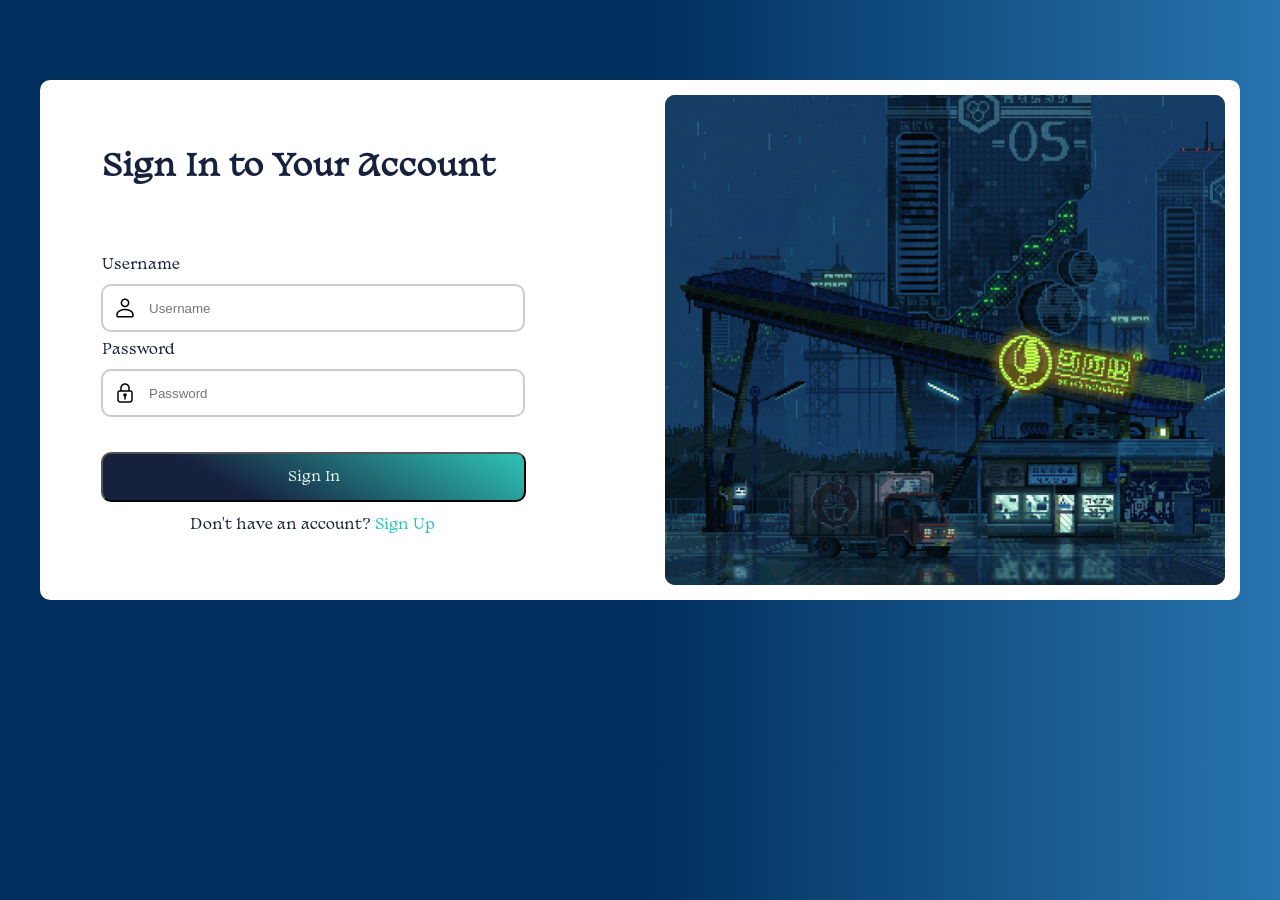
==== index.html @ 8b69684c "Rename login.html" ====
<link rel="stylesheet" href="login.css">
<!DOCTYPE html>
<html lang="id">
<head>
    <title>Game Tracker</title>
</head>
<body>
    <div class="kotak">
        <!-- https://dribbble.com/shots/19911496-Log-in-page 
        Design Login Form 1-->
        <!-- https://fontawesome.com/sessions/sign-in?next=%2Faccount%2Fgeneral? 
        Design Login Form 2-->
        <!-- https://dribbble.com/shots/24671160-Fillianta-Sign-Up
         Design Login Form 3 -->
        <!-- https://icon-sets.iconify.design/?query=lock
        Icon Design -->
        <div class="form-login">
            <h1>Sign In to Your Account</h1>
            <form action="">
                <label for="username">Username</label>
                <div class="input-login">
                    <span class="icon"><img src="./icon/proicons--person.png" alt="un"></span>
                    <input type="text" placeholder="Username" id="username">
                </div>
                <label for="password" class="label">Password</label>
                <div class="input-login">
                    <span class="icon"><img src="./icon/si--lock-line.png" alt="pw"></span>
                    <input type="password" placeholder="Password" id="password">
                </div>
                <button type="button" class="btn-login" onclick="window.location.href='dashboard.html'">Sign In</button>
                <div class="create-account">
                    <p>Don't have an account? <a href="sign-up.html">Sign Up</a></p>
                </div>
            </form>
        </div>
        <div class="kotak-login">
            <img src="./background/pombensin-kecil.gif" alt="hujan">
        </div>
    </div>
</body>
</html>
---- login.css ----
body{
    color: #16213E;
    margin: auto;
    font-family: 'Basteleur-Moonlight', sans-serif;
    background: linear-gradient(to right, #002E5D, #002E5D, #2774ae);
}

@font-face {
    font-family: 'Basteleur-Moonlight';
    src: url('./webfonts/Basteleur-Moonlight.woff') format('woff2');
    font-weight: normal;
    font-style: normal;
}
.kotak{
    width: 1200px;
    height: 520px;
    background-color: white;
    border-radius: 10px;
    margin: 80px auto;
    display: flex;
    overflow: hidden;
}
.form-login{
    display: flex;
    flex-direction: column;
    padding: 50px 0px 50px 50px;
    width: 600px;
}
.kotak-login{
    background-color: #16213E;
    border-radius: 10px;
    width: 600px;
    display: flex;
    margin: 15px;
}
.kotak-login img{
    width: 100%;
    height: 100%;
    object-fit: cover;
    object-position: bottom;
    border-radius: 10px;
}
.form-login form{
    display: flex;
    flex-direction: column;
    gap: 10px;
    font-size: 14px;
}
.form-login h1{
    font-size: 30px;
    margin-left: 12px;
    margin-bottom: 70px;
}
.form-login input{
    width: 410px;
    /* height: 40px; */
    border-radius: 5px;
    border: none;
    background: none;
    outline: none;
    color: #16213E;
}
.form-login label, p{
    margin-left: 12px;
}
.icon img{
    width: 24px;
    height: 24px;
}
.input-login{
    display: flex;
    align-items: center;
    border: 2px solid #ccc;
    border-radius: 10px;
    padding: 10px;
    gap: 10px;
    width: 400px;
    margin-left: 11px;
}
.input-login:focus-within{
    border: 2px solid #16213E;
}
.btn-login{
    font-family: 'Basteleur-Moonlight', sans-serif;
    margin-top: 25px;
    margin-left: 11px;
    background: linear-gradient(30deg,#16213E 30%, #2EC4B6 100%);
    outline: none;
    width: 425px;   
    height: 50px;
    border-radius: 10px;
    color: #EAF6F6;
    cursor: pointer;
}
.create-account{
    margin-top: -20px;
}
.create-account a{
    text-decoration: none;
    color: #2EC4B6;
    font-size: 14px;
}
.create-account a:hover{
    color: #20867c;
}
.create-account p{
    font-size: 14px;
    margin: 25px 0px 0px 100px;
}
.btn-login:hover{
    /* background: linear-gradient(30deg,#2EC486 30%, #16213E 100%); */
     background: linear-gradient(30deg,#0f172a 30%, #1d8f85 100%);
    /* filter: brightness(80%); */
}
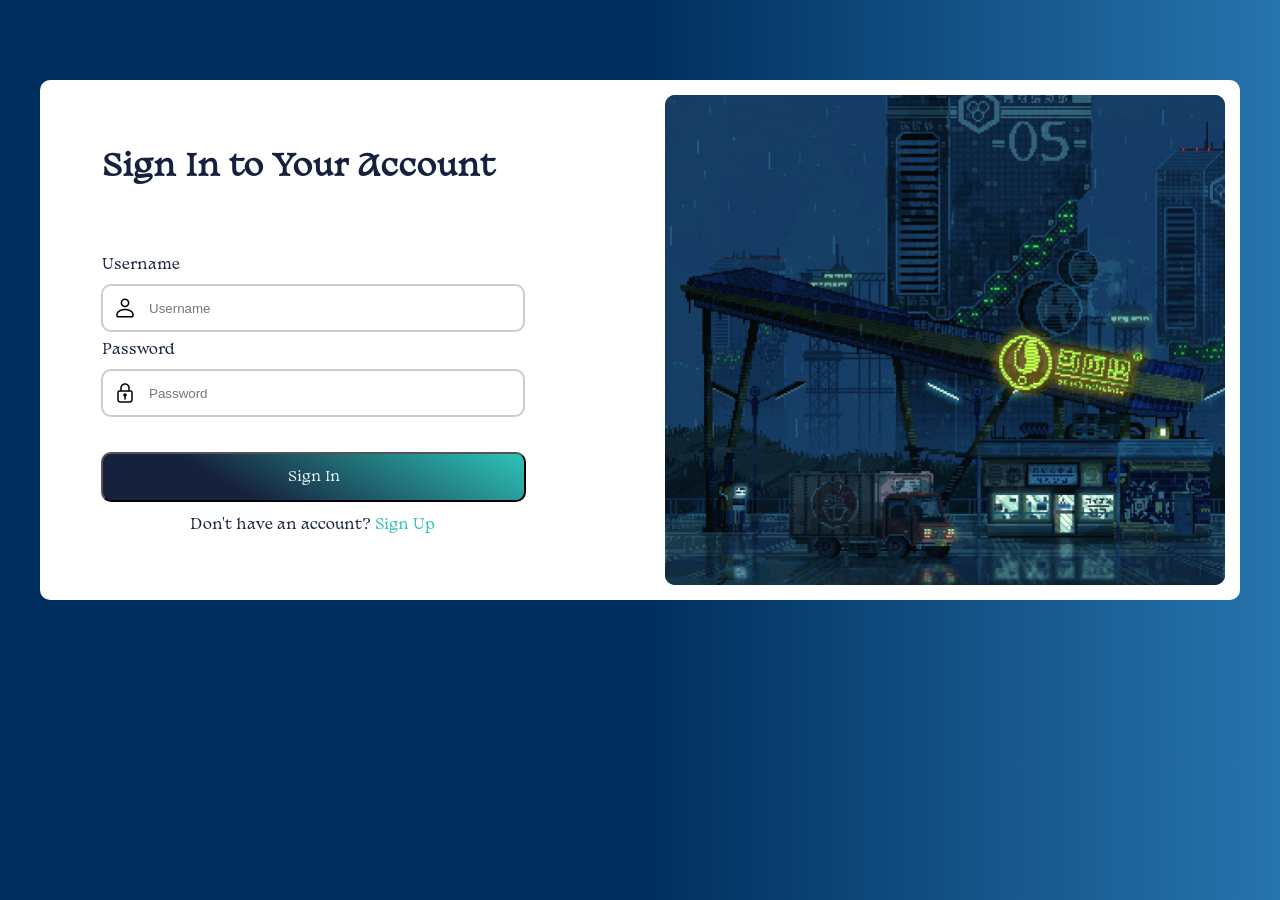
==== commit 4c06ddad: "update kode index" ====
--- a/index.html
+++ b/index.html
@@ -1,4 +1,4 @@
-<link rel="stylesheet" href="login.css">
+<link rel="stylesheet" href="index.css">
 <!DOCTYPE html>
 <html lang="id">
 <head>
--- a/index.css
+++ b/index.css
@@ -0,0 +1,114 @@
+body{
+    color: #16213E;
+    margin: auto;
+    font-family: 'Basteleur-Moonlight', sans-serif;
+    background: linear-gradient(to right, #002E5D, #002E5D, #2774ae);
+}
+
+@font-face {
+    font-family: 'Basteleur-Moonlight';
+    src: url('./webfonts/Basteleur-Moonlight.woff') format('woff2');
+    font-weight: normal;
+    font-style: normal;
+}
+.kotak{
+    width: 1200px;
+    height: 520px;
+    background-color: white;
+    border-radius: 10px;
+    margin: 80px auto;
+    display: flex;
+    overflow: hidden;
+}
+.form-login{
+    display: flex;
+    flex-direction: column;
+    padding: 50px 0px 50px 50px;
+    width: 600px;
+}
+.kotak-login{
+    background-color: #16213E;
+    border-radius: 10px;
+    width: 600px;
+    display: flex;
+    margin: 15px;
+}
+.kotak-login img{
+    width: 100%;
+    height: 100%;
+    object-fit: cover;
+    object-position: bottom;
+    border-radius: 10px;
+}
+.form-login form{
+    display: flex;
+    flex-direction: column;
+    gap: 10px;
+    font-size: 14px;
+}
+.form-login h1{
+    font-size: 30px;
+    margin-left: 12px;
+    margin-bottom: 70px;
+}
+.form-login input{
+    width: 410px;
+    /* height: 40px; */
+    border-radius: 5px;
+    border: none;
+    background: none;
+    outline: none;
+    color: #16213E;
+}
+.form-login label, p{
+    margin-left: 12px;
+}
+.icon img{
+    width: 24px;
+    height: 24px;
+}
+.input-login{
+    display: flex;
+    align-items: center;
+    border: 2px solid #ccc;
+    border-radius: 10px;
+    padding: 10px;
+    gap: 10px;
+    width: 400px;
+    margin-left: 11px;
+}
+.input-login:focus-within{
+    border: 2px solid #16213E;
+}
+.btn-login{
+    font-family: 'Basteleur-Moonlight', sans-serif;
+    margin-top: 25px;
+    margin-left: 11px;
+    background: linear-gradient(30deg,#16213E 30%, #2EC4B6 100%);
+    outline: none;
+    width: 425px;   
+    height: 50px;
+    border-radius: 10px;
+    color: #EAF6F6;
+    cursor: pointer;
+}
+.create-account{
+    margin-top: -20px;
+}
+.create-account a{
+    text-decoration: none;
+    color: #2EC4B6;
+    font-size: 14px;
+}
+.create-account a:hover{
+    color: #20867c;
+}
+.create-account p{
+    font-size: 14px;
+    margin: 25px 0px 0px 100px;
+}
+.btn-login:hover{
+    /* background: linear-gradient(30deg,#2EC486 30%, #16213E 100%); */
+     background: linear-gradient(30deg,#0f172a 30%, #1d8f85 100%);
+    /* filter: brightness(80%); */
+}
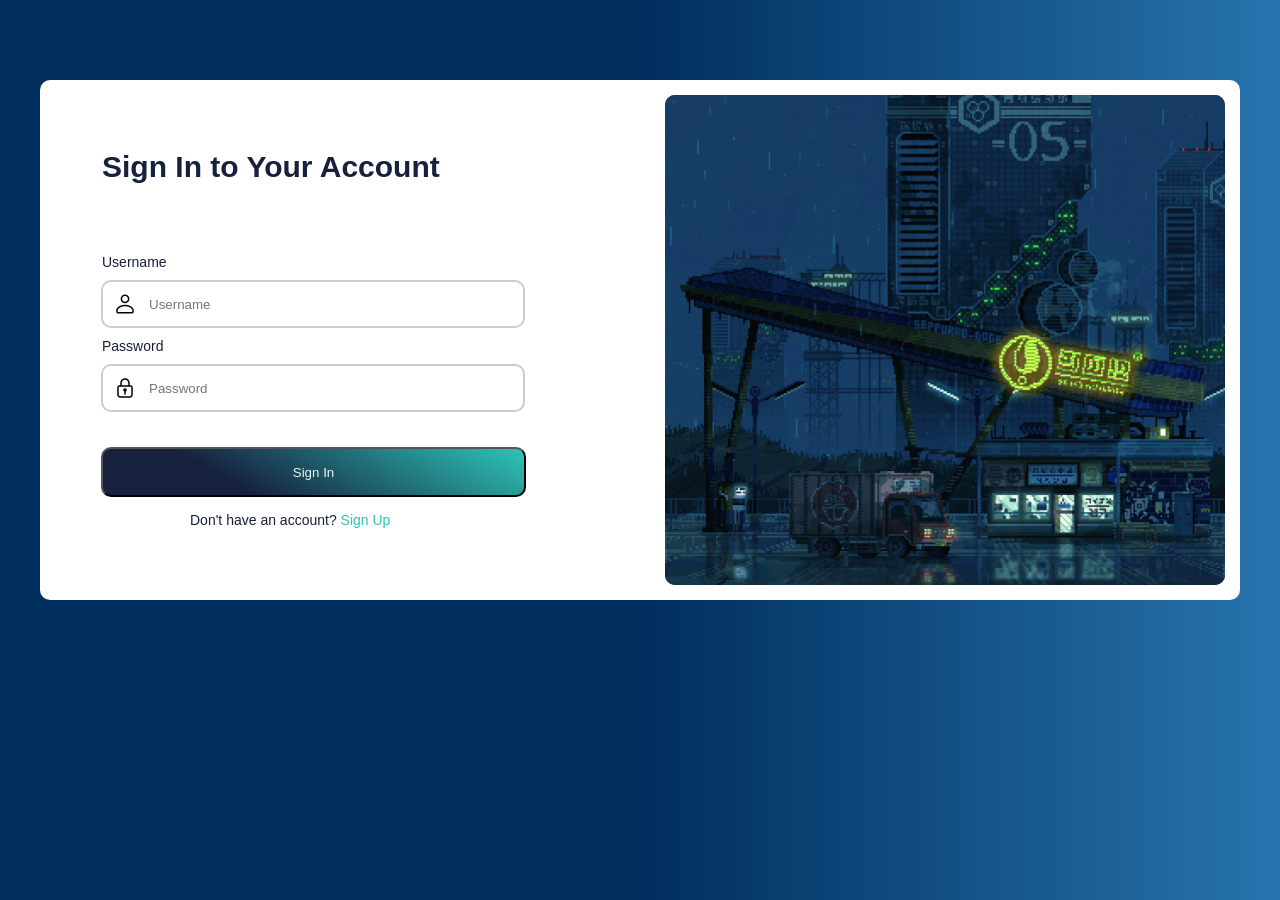
==== commit dffa725d: "update link css" ====
--- a/index.html
+++ b/index.html
@@ -1,4 +1,4 @@
-<link rel="stylesheet" href="index.css">
+<link rel="stylesheet" href="css/index.css">
 <!DOCTYPE html>
 <html lang="id">
 <head>
--- a/css/index.css
+++ b/css/index.css
@@ -0,0 +1,114 @@
+body{
+    color: #16213E;
+    margin: auto;
+    font-family: 'Basteleur-Moonlight', sans-serif;
+    background: linear-gradient(to right, #002E5D, #002E5D, #2774ae);
+}
+
+@font-face {
+    font-family: 'Basteleur-Moonlight';
+    src: url('./webfonts/Basteleur-Moonlight.woff') format('woff2');
+    font-weight: normal;
+    font-style: normal;
+}
+.kotak{
+    width: 1200px;
+    height: 520px;
+    background-color: white;
+    border-radius: 10px;
+    margin: 80px auto;
+    display: flex;
+    overflow: hidden;
+}
+.form-login{
+    display: flex;
+    flex-direction: column;
+    padding: 50px 0px 50px 50px;
+    width: 600px;
+}
+.kotak-login{
+    background-color: #16213E;
+    border-radius: 10px;
+    width: 600px;
+    display: flex;
+    margin: 15px;
+}
+.kotak-login img{
+    width: 100%;
+    height: 100%;
+    object-fit: cover;
+    object-position: bottom;
+    border-radius: 10px;
+}
+.form-login form{
+    display: flex;
+    flex-direction: column;
+    gap: 10px;
+    font-size: 14px;
+}
+.form-login h1{
+    font-size: 30px;
+    margin-left: 12px;
+    margin-bottom: 70px;
+}
+.form-login input{
+    width: 410px;
+    /* height: 40px; */
+    border-radius: 5px;
+    border: none;
+    background: none;
+    outline: none;
+    color: #16213E;
+}
+.form-login label, p{
+    margin-left: 12px;
+}
+.icon img{
+    width: 24px;
+    height: 24px;
+}
+.input-login{
+    display: flex;
+    align-items: center;
+    border: 2px solid #ccc;
+    border-radius: 10px;
+    padding: 10px;
+    gap: 10px;
+    width: 400px;
+    margin-left: 11px;
+}
+.input-login:focus-within{
+    border: 2px solid #16213E;
+}
+.btn-login{
+    font-family: 'Basteleur-Moonlight', sans-serif;
+    margin-top: 25px;
+    margin-left: 11px;
+    background: linear-gradient(30deg,#16213E 30%, #2EC4B6 100%);
+    outline: none;
+    width: 425px;   
+    height: 50px;
+    border-radius: 10px;
+    color: #EAF6F6;
+    cursor: pointer;
+}
+.create-account{
+    margin-top: -20px;
+}
+.create-account a{
+    text-decoration: none;
+    color: #2EC4B6;
+    font-size: 14px;
+}
+.create-account a:hover{
+    color: #20867c;
+}
+.create-account p{
+    font-size: 14px;
+    margin: 25px 0px 0px 100px;
+}
+.btn-login:hover{
+    /* background: linear-gradient(30deg,#2EC486 30%, #16213E 100%); */
+     background: linear-gradient(30deg,#0f172a 30%, #1d8f85 100%);
+    /* filter: brightness(80%); */
+}
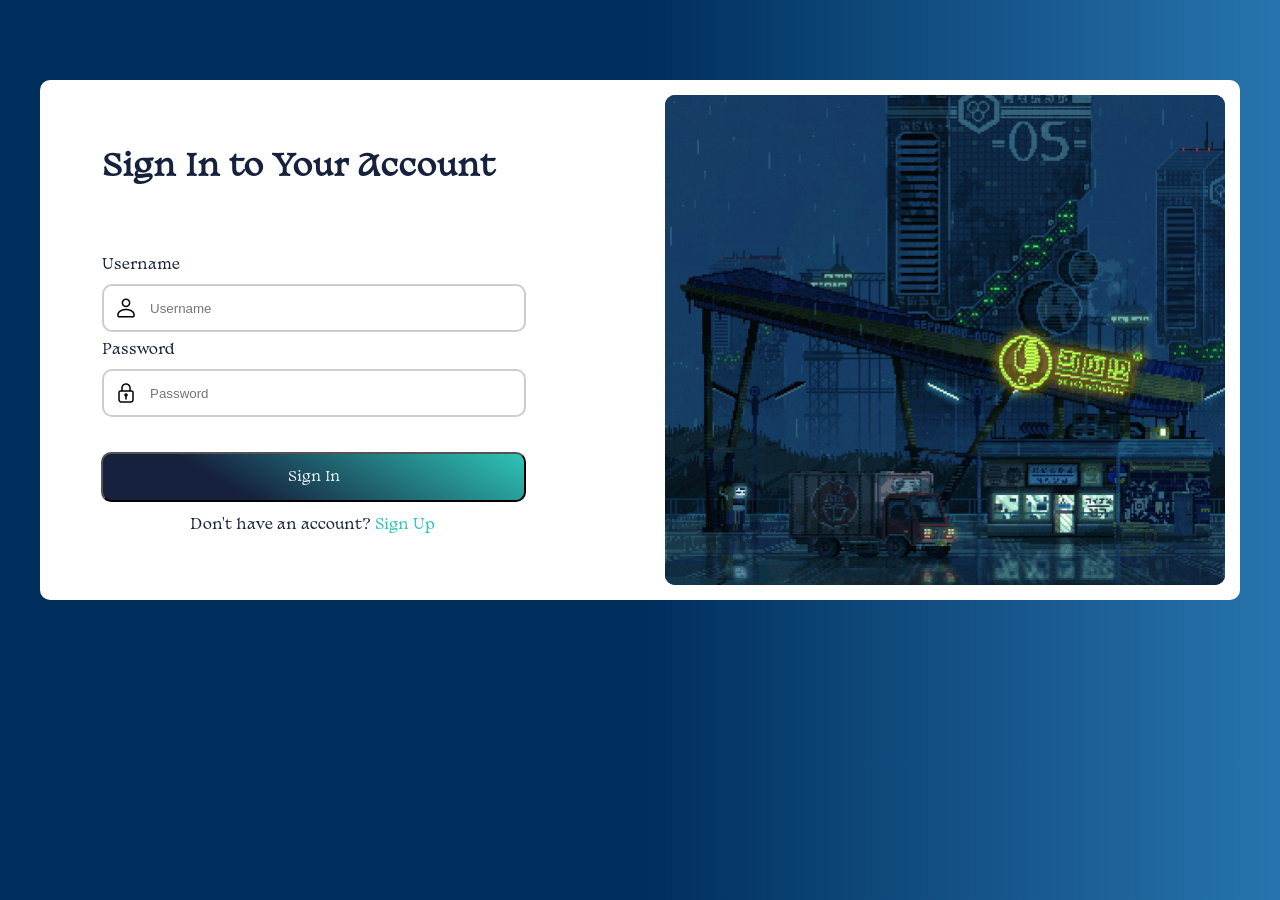
==== commit 13e3f576: "update border input" ====
--- a/index.html
+++ b/index.html
@@ -17,16 +17,16 @@
         <div class="form-login">
             <h1>Sign In to Your Account</h1>
             <form action="">
-                <label for="username">Username</label>
-                <div class="input-login">
-                    <span class="icon"><img src="./icon/proicons--person.png" alt="un"></span>
+                <label>Username</label>
+                <label class="input-login">
+                    <span class="icon" for="username"><img src="./icon/proicons--person.png" alt="un"></span>
                     <input type="text" placeholder="Username" id="username">
-                </div>
-                <label for="password" class="label">Password</label>
-                <div class="input-login">
+                </label>
+                <label>Password</label>
+                <label class="input-login">
                     <span class="icon"><img src="./icon/si--lock-line.png" alt="pw"></span>
                     <input type="password" placeholder="Password" id="password">
-                </div>
+                </label>
                 <button type="button" class="btn-login" onclick="window.location.href='dashboard.html'">Sign In</button>
                 <div class="create-account">
                     <p>Don't have an account? <a href="sign-up.html">Sign Up</a></p>
--- a/css/index.css
+++ b/css/index.css
@@ -7,7 +7,7 @@
 
 @font-face {
     font-family: 'Basteleur-Moonlight';
-    src: url('./webfonts/Basteleur-Moonlight.woff') format('woff2');
+    src: url('../webfonts/Basteleur-Moonlight.woff') format('woff2');
     font-weight: normal;
     font-style: normal;
 }
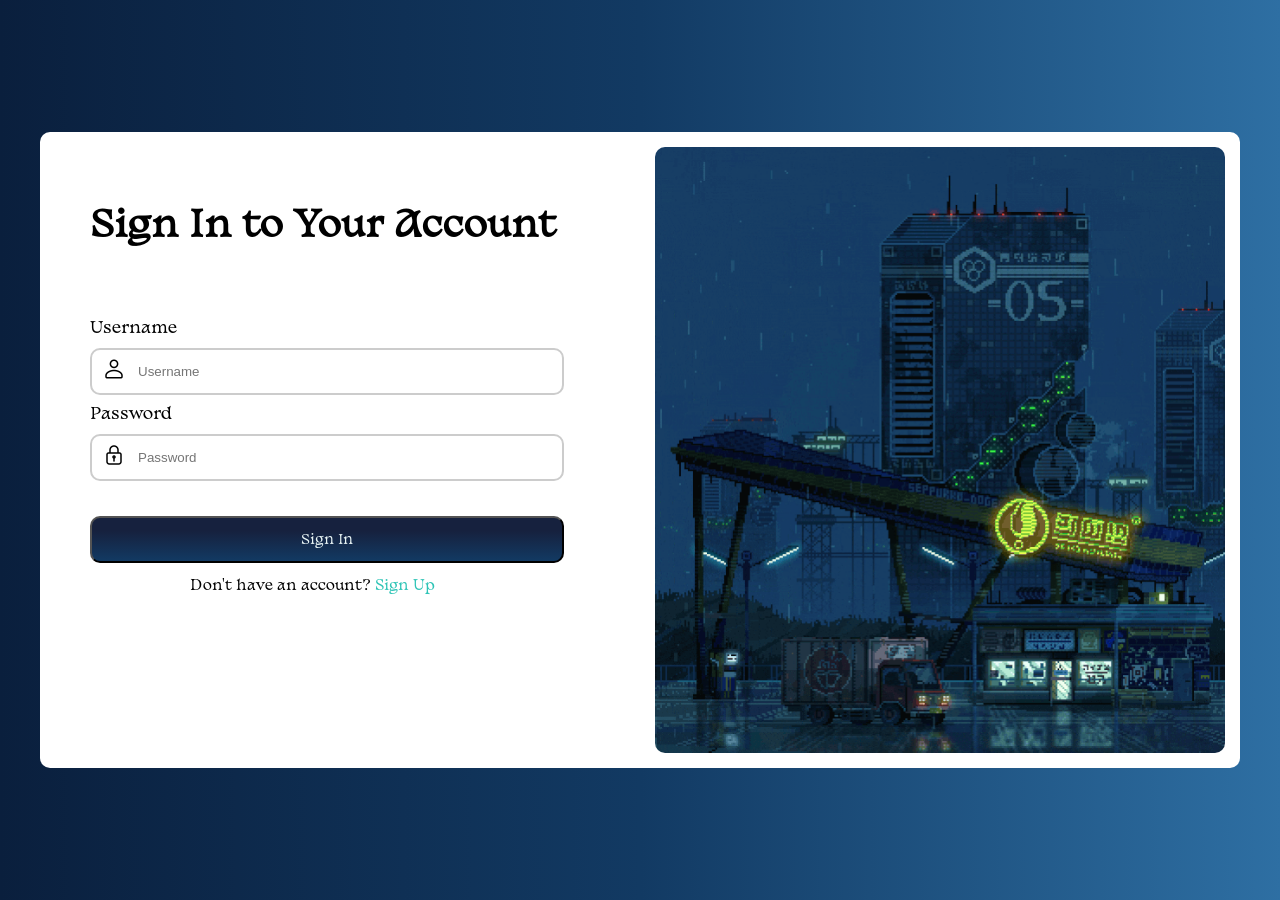
==== commit 04c376ca: "update ukuran" ====
--- a/index.html
+++ b/index.html
@@ -1,11 +1,14 @@
-<link rel="stylesheet" href="css/index.css">
 <!DOCTYPE html>
 <html lang="id">
-<head>
+    <head>
+    <link rel="stylesheet" href="css/index.css">
     <title>Game Tracker</title>
+    <meta charset="UTF-8">
+    <meta name="viewport" content="width=device-width, initial-scale=1.0">
 </head>
 <body>
-    <div class="kotak">
+    <!-- <div class="container"> -->
+        <div class="kotak">
         <!-- https://dribbble.com/shots/19911496-Log-in-page 
         Design Login Form 1-->
         <!-- https://fontawesome.com/sessions/sign-in?next=%2Faccount%2Fgeneral? 
--- a/css/index.css
+++ b/css/index.css
@@ -1,22 +1,28 @@
 body{
-    color: #16213E;
-    margin: auto;
+    margin: 0;
     font-family: 'Basteleur-Moonlight', sans-serif;
-    background: linear-gradient(to right, #002E5D, #002E5D, #2774ae);
+    background: linear-gradient(to right,#0A1F3D, #123A63, #2E6FA3);
+    min-height: 100vh;
+    display: flex;
+    justify-content: center;
+    align-items: center;
 }
-
+*{
+    box-sizing: border-box;
+}
 @font-face {
     font-family: 'Basteleur-Moonlight';
     src: url('../webfonts/Basteleur-Moonlight.woff') format('woff2');
     font-weight: normal;
     font-style: normal;
 }
+
 .kotak{
-    width: 1200px;
-    height: 520px;
+    width: 100%;
+    max-width:1200px;
     background-color: white;
     border-radius: 10px;
-    margin: 80px auto;
+    margin: 0;
     display: flex;
     overflow: hidden;
 }
@@ -24,10 +30,10 @@
     display: flex;
     flex-direction: column;
     padding: 50px 0px 50px 50px;
-    width: 600px;
+    max-width: 600px;
+    width: 100%;
 }
 .kotak-login{
-    background-color: #16213E;
     border-radius: 10px;
     width: 600px;
     display: flex;
@@ -47,21 +53,22 @@
     font-size: 14px;
 }
 .form-login h1{
-    font-size: 30px;
-    margin-left: 12px;
+    font-size: 36px;
     margin-bottom: 70px;
 }
 .form-login input{
-    width: 410px;
-    /* height: 40px; */
+    max-width: 410px;
+    width: 100%;
+    height: 100%;
+    max-height: 47px; 
     border-radius: 5px;
     border: none;
     background: none;
     outline: none;
     color: #16213E;
 }
-.form-login label, p{
-    margin-left: 12px;
+.form-login label, .form-login p{
+    font-size: 16px;
 }
 .icon img{
     width: 24px;
@@ -74,8 +81,10 @@
     border-radius: 10px;
     padding: 10px;
     gap: 10px;
-    width: 400px;
-    margin-left: 11px;
+    max-width: 474px;
+    width: 100%;
+    max-height: 47px;
+    height: 100%;
 }
 .input-login:focus-within{
     border: 2px solid #16213E;
@@ -83,11 +92,11 @@
 .btn-login{
     font-family: 'Basteleur-Moonlight', sans-serif;
     margin-top: 25px;
-    margin-left: 11px;
-    background: linear-gradient(30deg,#16213E 30%, #2EC4B6 100%);
+    background: linear-gradient(#16213E 30%, #123A63 100%);
     outline: none;
-    width: 425px;   
-    height: 50px;
+    max-width: 474px;
+    width: 100%;
+    height: 47px;  
     border-radius: 10px;
     color: #EAF6F6;
     cursor: pointer;
@@ -101,14 +110,12 @@
     font-size: 14px;
 }
 .create-account a:hover{
-    color: #20867c;
+    color: #193a6b;
 }
 .create-account p{
     font-size: 14px;
     margin: 25px 0px 0px 100px;
 }
 .btn-login:hover{
-    /* background: linear-gradient(30deg,#2EC486 30%, #16213E 100%); */
-     background: linear-gradient(30deg,#0f172a 30%, #1d8f85 100%);
-    /* filter: brightness(80%); */
+    background: #123A63;
 }
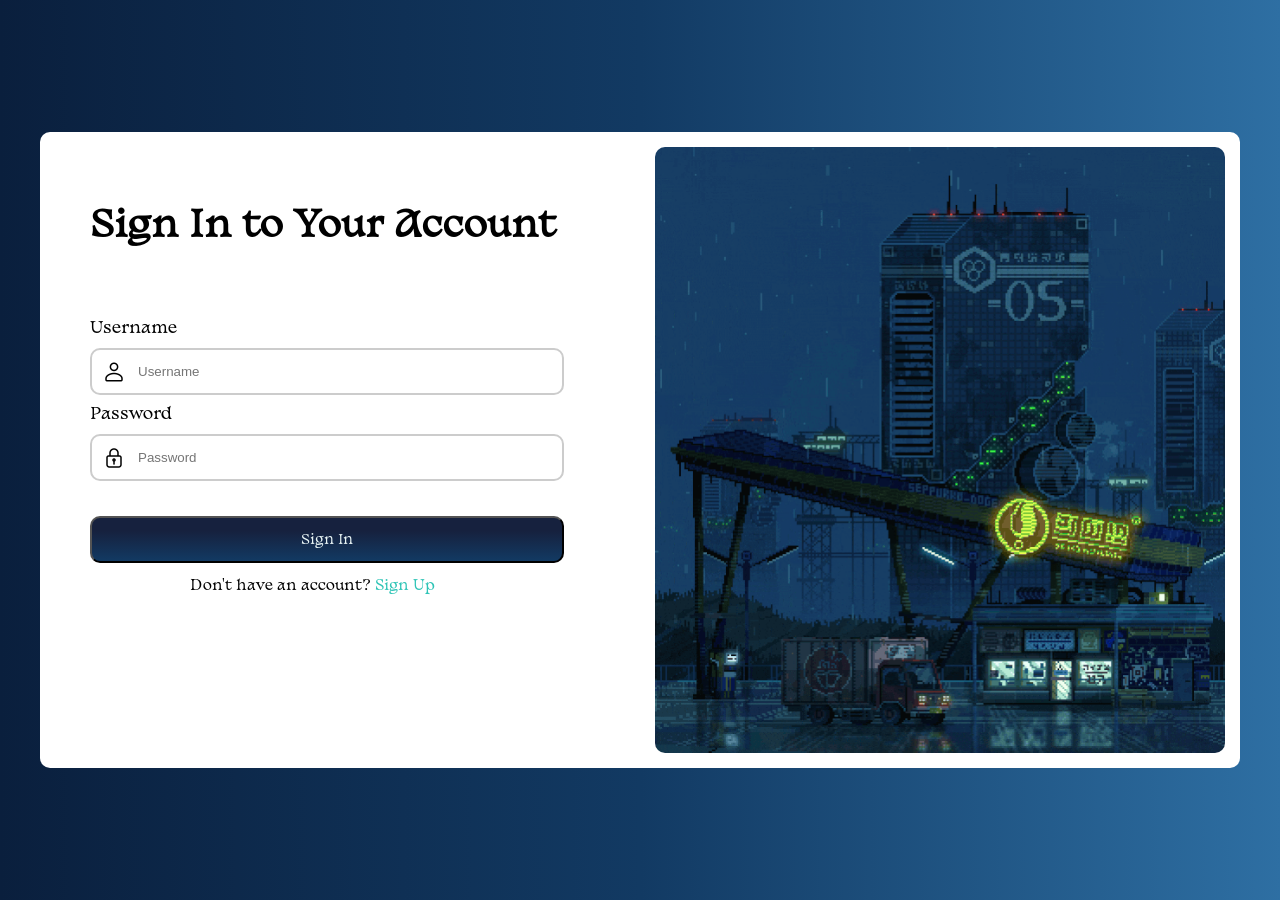
==== commit 7318d9fa: "bug" ====
--- a/index.html
+++ b/index.html
@@ -1,7 +1,7 @@
+<link rel="stylesheet" href="css/index.css">
 <!DOCTYPE html>
 <html lang="id">
     <head>
-    <link rel="stylesheet" href="css/index.css">
     <title>Game Tracker</title>
     <meta charset="UTF-8">
     <meta name="viewport" content="width=device-width, initial-scale=1.0">
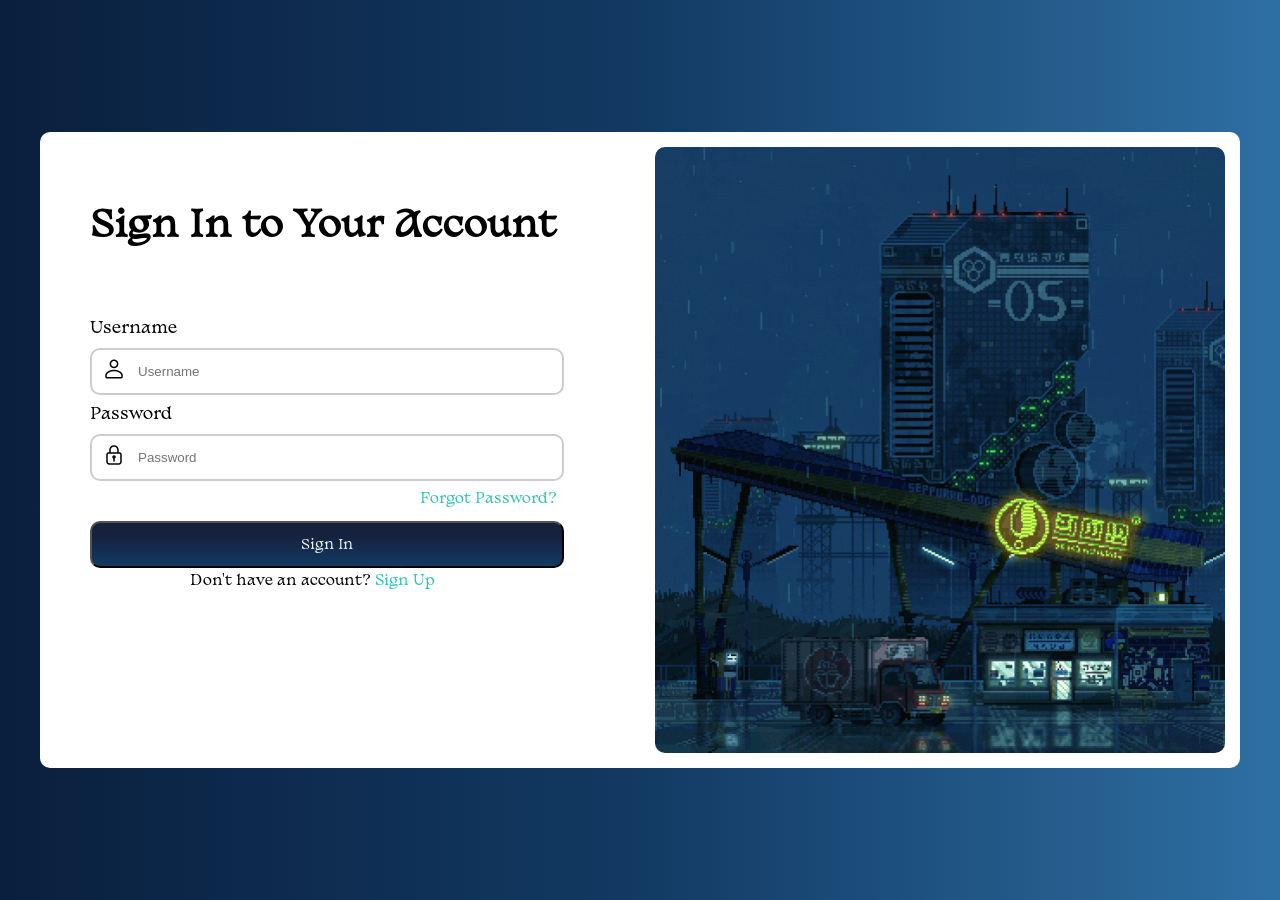
==== commit 8057742c: "buat php login,register,ganti pw" ====
--- a/index.html
+++ b/index.html
@@ -1,7 +1,7 @@
-<link rel="stylesheet" href="css/index.css">
 <!DOCTYPE html>
 <html lang="id">
     <head>
+        <link rel="stylesheet" href="css/index.css">
     <title>Game Tracker</title>
     <meta charset="UTF-8">
     <meta name="viewport" content="width=device-width, initial-scale=1.0">
@@ -19,26 +19,52 @@
         Icon Design -->
         <div class="form-login">
             <h1>Sign In to Your Account</h1>
-            <form action="">
+            <form action="login.php" method="POST">
                 <label>Username</label>
                 <label class="input-login">
                     <span class="icon" for="username"><img src="./icon/proicons--person.png" alt="un"></span>
-                    <input type="text" placeholder="Username" id="username">
+                    <input type="text" placeholder="Username" id="username" name="username">
                 </label>
                 <label>Password</label>
                 <label class="input-login">
                     <span class="icon"><img src="./icon/si--lock-line.png" alt="pw"></span>
-                    <input type="password" placeholder="Password" id="password">
+                    <input type="password" placeholder="Password" id="password" name="password">
                 </label>
-                <button type="button" class="btn-login" onclick="window.location.href='dashboard.html'">Sign In</button>
+                <a href="#" class="forgot-password" onclick="bukalp()">Forgot Password?</a>
+                <button type="submit" class="btn-login">Sign In</button>
+            </form>
+            <div class="overlay" id="overlayy">
+                <div class="popup">
+                    <form action="ganti_pw.php" method="POST">
+                        <h2>Ganti Password</h2>
+                        <div class="keluar">
+                            <a href="#" onclick="tutuplp()"><img src="icon/cross-icon.png"></a>
+                        </div>
+                        <label>Email</label>
+                        <input type="email" class="input-lp" placeholder="Example@gmail.com" name="email" >
+                        <label>Username</label>
+                        <input type="text" class="input-lp" placeholder="Username" name="username">
+                        <label>Password Baru</label>
+                        <input type="password" class="input-lp" placeholder="Password Baru" name="password_baru">
+                        <button type="submit" class="btn-reset">Ganti Password</button>
+                    </form>
+                </div>
+            </div>
                 <div class="create-account">
                     <p>Don't have an account? <a href="sign-up.html">Sign Up</a></p>
                 </div>
-            </form>
         </div>
         <div class="kotak-login">
             <img src="./background/pombensin-kecil.gif" alt="hujan">
         </div>
     </div>
+    <script>
+        function bukalp() {
+            document.getElementById("overlayy").style.display = "flex";
+        }
+        function tutuplp(){
+            document.getElementById("overlayy").style.display = "none";
+        }
+    </script>
 </body>
 </html>
--- a/css/index.css
+++ b/css/index.css
@@ -91,7 +91,7 @@
 }
 .btn-login{
     font-family: 'Basteleur-Moonlight', sans-serif;
-    margin-top: 25px;
+    margin-top: 4px;
     background: linear-gradient(#16213E 30%, #123A63 100%);
     outline: none;
     max-width: 474px;
@@ -101,6 +101,90 @@
     color: #EAF6F6;
     cursor: pointer;
 }
+.forgot-password{
+    font-family: 'Basteleur-Moonlight', sans-serif;
+    text-decoration: none;
+    color: #2ec4b6;
+    font-size: 14px;
+    margin-left: 330px;
+    width: 148px;
+    background: none;
+    outline: none;
+    border: none;
+    cursor: pointer;
+
+}
+.forgot-password:hover{
+    color: #123A63;
+}
+.overlay{
+    position: fixed;
+    top: 0;
+    left: 0;
+    width: 100%;
+    height: 100%;
+    background: rgba(0,0,0,0.4);
+    backdrop-filter: blur(5px);
+    display: none;
+    justify-content: center;
+    align-items: center;
+}
+.popup{
+    background-color:#131B32;
+    width: 500px;
+    height: auto;
+    padding: 15px;
+    border-radius: 10px;
+    color: white;
+}
+.popup h2{
+    display: block;
+    margin: 0px;
+    margin-bottom: 20px;
+    text-align: center;
+}
+.popup label{
+    font-family: 'Basteleur-Moonlight',sans-serif;
+}
+.popup .keluar{
+    width: 32px;
+    height: 32px;
+    border: 2px solid #ccc;
+    border-radius: 10px;
+    display: flex;
+    align-items: center;
+    justify-content: center;
+    margin: -58px auto auto 440px;
+}
+
+.popup .keluar img, a{
+    width: 16px;
+    height: 16px;
+    /* margin: auto; */
+}
+.overlay label{
+    display:block;
+    margin: 0px 11px;
+}
+.overlay .input-lp{
+    display: flex;
+    align-items: center;
+    border: 2px solid #ccc;
+    border-radius: 10px;
+    padding: 10px;
+    gap: 10px;
+    width: 400px;
+    margin-left: 11px;
+    background: white;
+}
+.btn-reset{
+    border: 2px solid #ccc;
+    border-radius: 10px;
+    width: 200px;
+    height: 30px;
+    margin: 10px auto;
+    cursor: pointer;
+}
 .create-account{
     margin-top: -20px;
 }
@@ -110,7 +194,7 @@
     font-size: 14px;
 }
 .create-account a:hover{
-    color: #193a6b;
+    color: #123A63;
 }
 .create-account p{
     font-size: 14px;
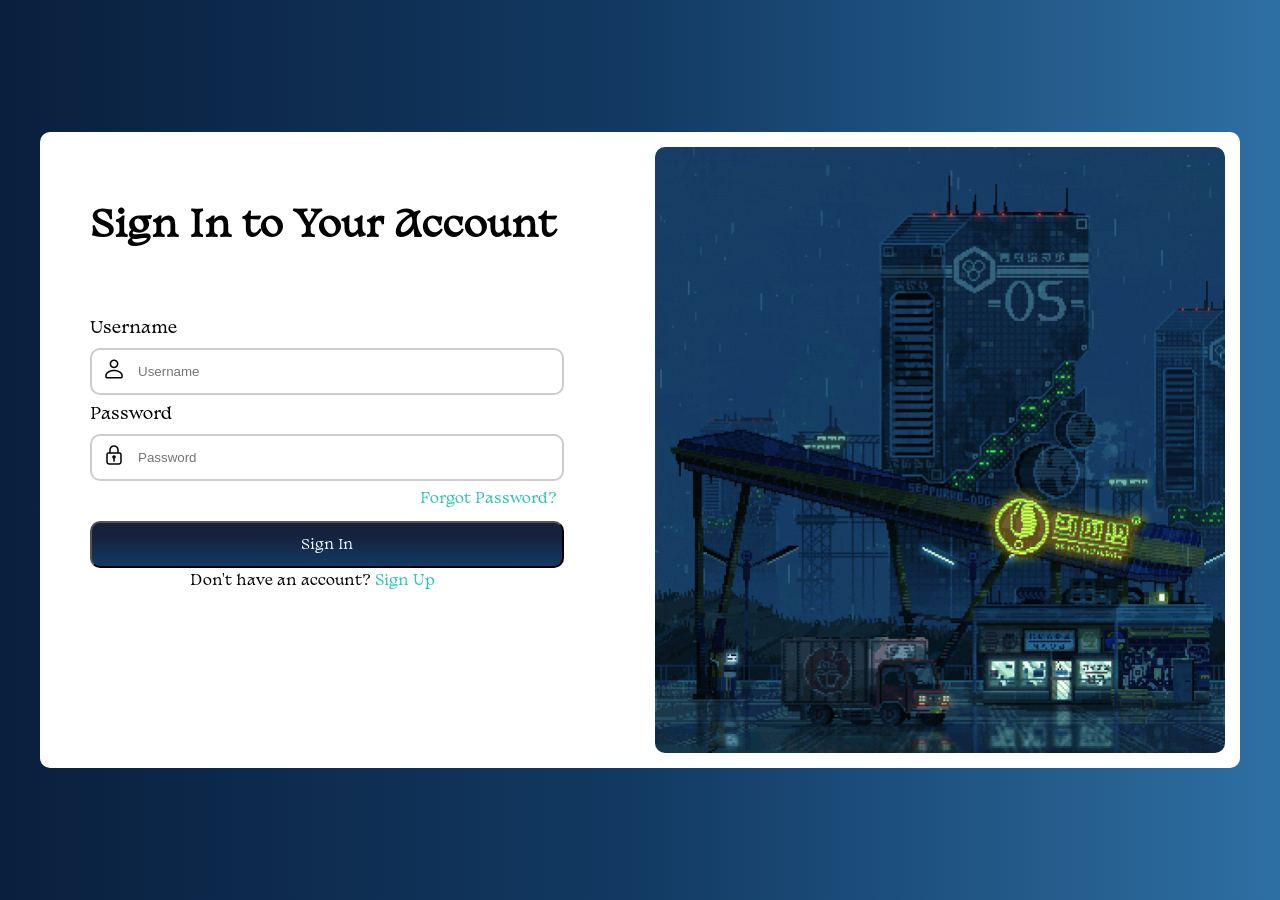
==== commit 39dc1c12: "perbaiki banyak dah" ====
--- a/index.html
+++ b/index.html
@@ -41,11 +41,11 @@
                             <a href="#" onclick="tutuplp()"><img src="icon/cross-icon.png"></a>
                         </div>
                         <label>Email</label>
-                        <input type="email" class="input-lp" placeholder="Example@gmail.com" name="email" >
+                        <input type="email" class="input-lp" placeholder="Example@gmail.com" name="email_su" >
                         <label>Username</label>
-                        <input type="text" class="input-lp" placeholder="Username" name="username">
+                        <input type="text" class="input-lp" placeholder="Username" name="username_su">
                         <label>Password Baru</label>
-                        <input type="password" class="input-lp" placeholder="Password Baru" name="password_baru">
+                        <input type="password" class="input-lp" placeholder="Password Baru" name="password_baru_su">
                         <button type="submit" class="btn-reset">Ganti Password</button>
                     </form>
                 </div>
--- a/css/index.css
+++ b/css/index.css
@@ -136,6 +136,7 @@
     padding: 15px;
     border-radius: 10px;
     color: white;
+    /* border: px solid #ccc; */
 }
 .popup h2{
     display: block;
